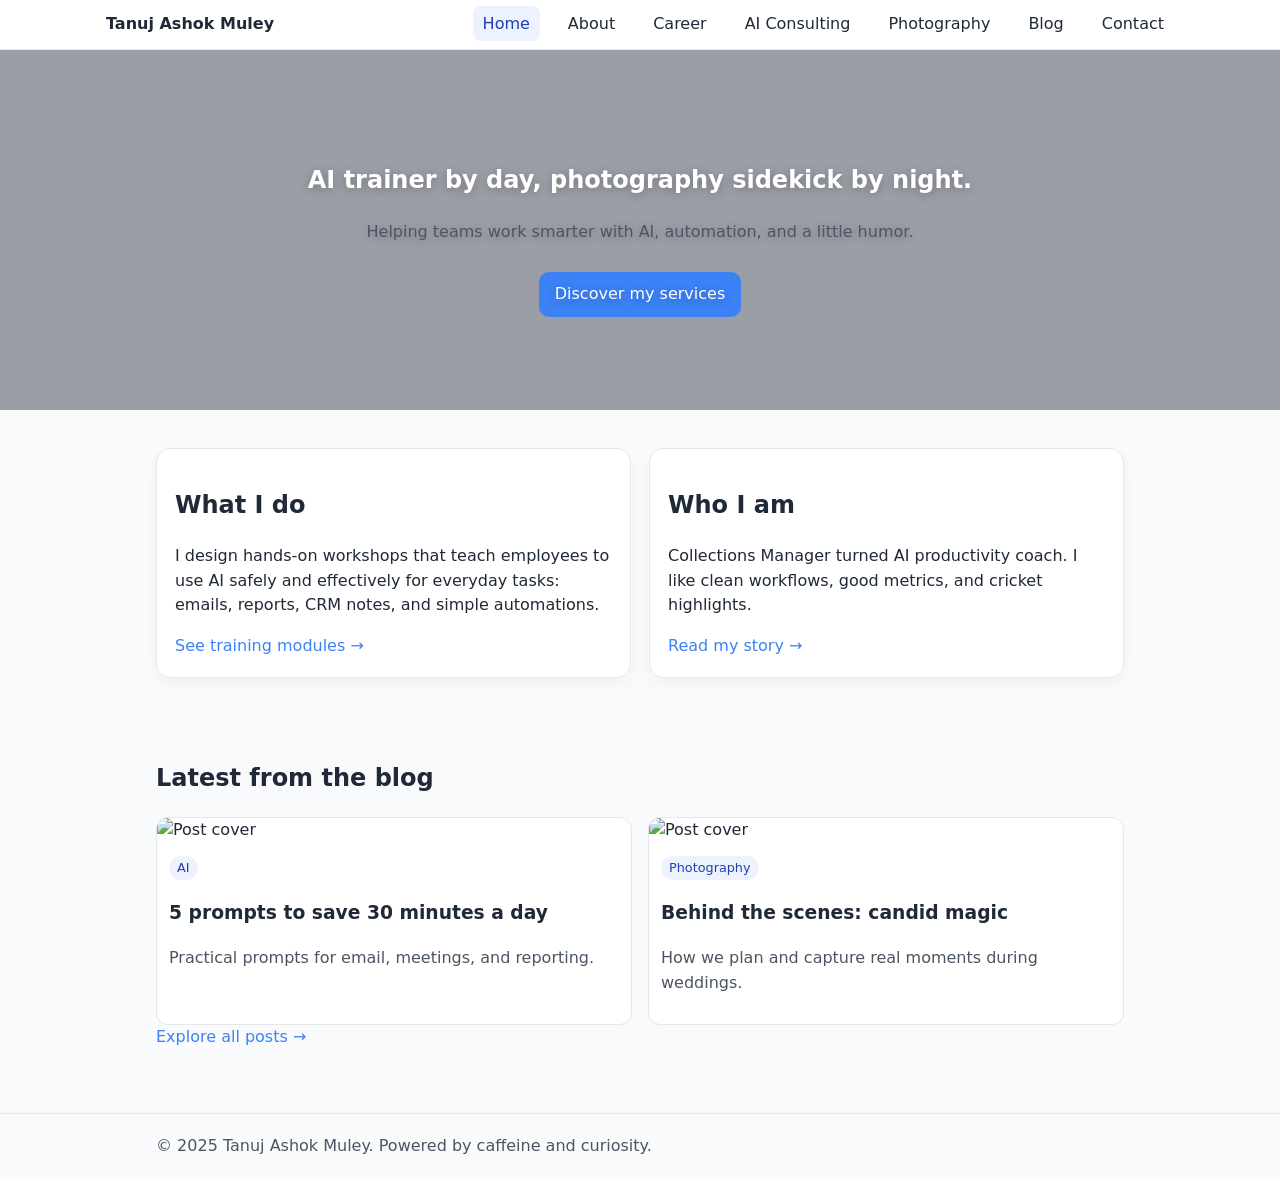
==== index.html @ 517e4dc9 "Add files via upload" ====
<!doctype html>
<html lang="en">
<head>
  <meta charset="utf-8">
  <meta name="viewport" content="width=device-width, initial-scale=1">
  <title>Home – Tanuj Ashok Muley | AI Productivity Trainer</title>
  <link rel="icon" type="image/svg+xml" href="assets/images/headshot.svg">
  <link rel="stylesheet" href="style.css">
</head>
<body>
  <header>
    <nav>
      <div class="logo">Tanuj&nbsp;Ashok&nbsp;Muley</div>
      <ul>
        <li><a class="active" href="index.html">Home</a></li>
        <li><a href="about.html">About</a></li>
        <li><a href="career.html">Career</a></li>
        <li><a href="ai-consulting.html">AI Consulting</a></li>
        <li><a href="photography.html">Photography</a></li>
        <li><a href="blog.html">Blog</a></li>
        <li><a href="contact.html">Contact</a></li>
      </ul>
    </nav>
  </header>

  <main>
    <section class="hero hero-has-bg" style="--hero-image: url('assets/images/hero-bg.svg');">
      <div class="hero-inner">
        <h1>AI trainer by day, photography sidekick by night.</h1>
        <p class="muted">Helping teams work smarter with AI, automation, and a little humor.</p>
        <a class="btn" href="ai-consulting.html">Discover my services</a>
      </div>
    </section>

    <section class="container">
      <div class="grid two">
        <div class="card">
          <h2>What I do</h2>
          <p>I design hands-on workshops that teach employees to use AI safely and effectively for everyday tasks: emails, reports, CRM notes, and simple automations.</p>
          <a href="ai-consulting.html">See training modules →</a>
        </div>
        <div class="card">
          <h2>Who I am</h2>
          <p>Collections Manager turned AI productivity coach. I like clean workflows, good metrics, and cricket highlights.</p>
          <a href="about.html">Read my story →</a>
        </div>
      </div>
    </section>

    <section class="container">
      <h2>Latest from the blog</h2>
      <div class="post-grid">
        <article class="post">
          <img src="assets/images/gallery-1.svg" alt="Post cover">
          <div class="content">
            <span class="tag">AI</span>
            <h3>5 prompts to save 30 minutes a day</h3>
            <p class="muted">Practical prompts for email, meetings, and reporting.</p>
          </div>
        </article>
        <article class="post">
          <img src="assets/images/gallery-2.svg" alt="Post cover">
          <div class="content">
            <span class="tag">Photography</span>
            <h3>Behind the scenes: candid magic</h3>
            <p class="muted">How we plan and capture real moments during weddings.</p>
          </div>
        </article>
      </div>
      <a href="blog.html">Explore all posts →</a>
    </section>
  </main>
  <footer>
    <p>© 2025 Tanuj Ashok Muley. Powered by caffeine and curiosity.</p>
  </footer>
</body>
</html>
---- style.css ----
:root{
  --primary-color:#1f2937;
  --secondary-color:#4b5563;
  --accent:#3b82f6;
  --bg:#ffffff;
  --surface:#ffffff;
  --border:#e5e7eb;
}
*{box-sizing:border-box}
body{margin:0;font-family:system-ui,-apple-system,Segoe UI,Roboto,Inter,Arial,sans-serif;line-height:1.55;color:var(--primary-color);background:#f8fafc}
a{color:var(--accent);text-decoration:none}
header{background:#fff;position:sticky;top:0;z-index:50;border-bottom:1px solid var(--border)}
nav{max-width:1100px;margin:0 auto;display:flex;align-items:center;justify-content:space-between;padding:12px 16px}
nav .logo{font-weight:700}
nav ul{display:flex;gap:18px;list-style:none;margin:0;padding:0}
nav a{padding:8px 10px;border-radius:8px;color:var(--primary-color)}
nav a.active, nav a:hover{background:#eef2ff;color:#1e40af}
.container{max-width:1000px;margin:0 auto;padding:24px 16px}
footer{border-top:1px solid var(--border);margin-top:40px}
footer p{max-width:1000px;margin:0 auto;padding:20px 16px;color:var(--secondary-color)}

.hero{padding:72px 16px;text-align:center;background:#eef2ff}
.hero .btn{display:inline-block;margin-top:12px;background:var(--accent);color:#fff;padding:10px 16px;border-radius:10px}
.hero-has-bg{position:relative;min-height:360px;display:grid;place-items:center;padding:80px 16px;background-image:var(--hero-image);background-size:cover;background-position:center}
.hero-has-bg::before{content:"";position:absolute;inset:0;background:linear-gradient(180deg, rgba(0,0,0,.35), rgba(0,0,0,.35))}
.hero-has-bg .hero-inner{position:relative;color:#fff;max-width:900px;text-shadow:0 2px 10px rgba(0,0,0,.25)}

.card{border:1px solid var(--border);border-radius:14px;background:var(--surface);padding:18px;margin:14px 0;box-shadow:0 6px 16px rgba(0,0,0,.04)}
.pill{display:inline-block;padding:.25rem .6rem;border-radius:999px;background:#eef2ff;color:#3730a3;font-size:.85rem;margin:.15rem .3rem .15rem 0}
.muted{color:var(--secondary-color)}
.grid{display:grid;gap:16px}
.grid.two{grid-template-columns:1fr;gap:18px}
@media(min-width:860px){.grid.two{grid-template-columns:1fr 1fr}}

.profile-photo{width:140px;height:140px;object-fit:cover;border-radius:999px;display:block;margin:8px 0 20px;box-shadow:0 8px 24px rgba(0,0,0,.08)}

.timeline{position:relative;margin:16px 0;padding-left:26px}
.timeline::before{content:"";position:absolute;left:10px;top:0;bottom:0;width:2px;background:var(--border)}
.event{position:relative;margin:16px 0}
.event::before{content:"";position:absolute;left:-2px;top:.6rem;width:10px;height:10px;background:#fff;border:2px solid var(--accent);border-radius:999px}
.event h3{margin:0 0 6px 0}
.event .when{color:var(--secondary-color);font-size:.95rem;margin:0 0 6px 0}

.gallery-grid{display:grid;grid-template-columns:repeat(auto-fill,minmax(220px,1fr));gap:16px;margin:16px 0 32px}
.gallery-grid img{display:block;width:100%;height:220px;object-fit:cover;border-radius:12px;box-shadow:0 8px 24px rgba(0,0,0,.06);transition:transform .2s ease}
.gallery-grid img:hover{transform:translateY(-2px)}
.gallery-grid figcaption{font-size:.9rem;color:var(--secondary-color);margin-top:6px}

.post-grid{display:grid;grid-template-columns:repeat(auto-fit,minmax(260px,1fr));gap:16px}
.post{border:1px solid var(--border);border-radius:12px;overflow:hidden;background:#fff}
.post img{width:100%;height:160px;object-fit:cover}
.post .content{padding:12px}
.post .tag{font-size:.8rem;color:#1e40af;background:#eef2ff;border-radius:999px;padding:2px 8px;display:inline-block;margin-right:8px}

footer .links{display:flex;gap:12px;flex-wrap:wrap}
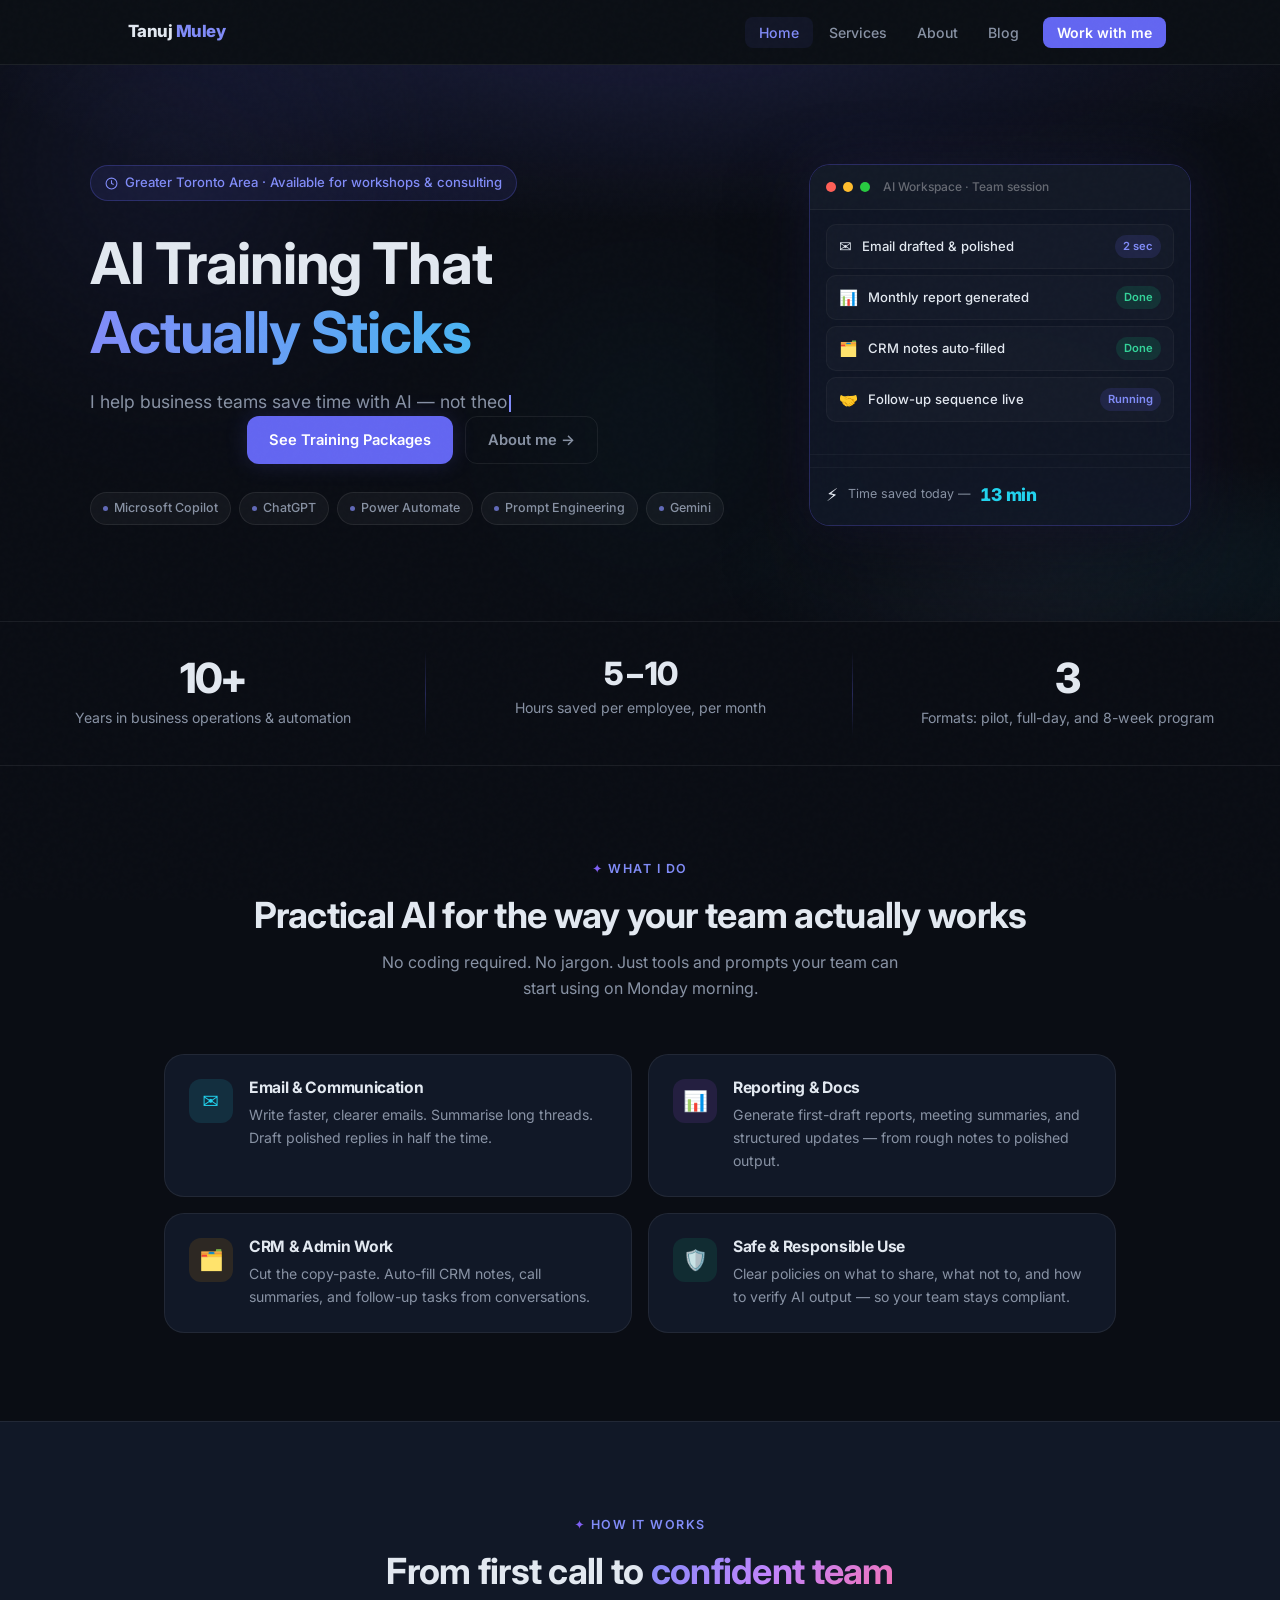
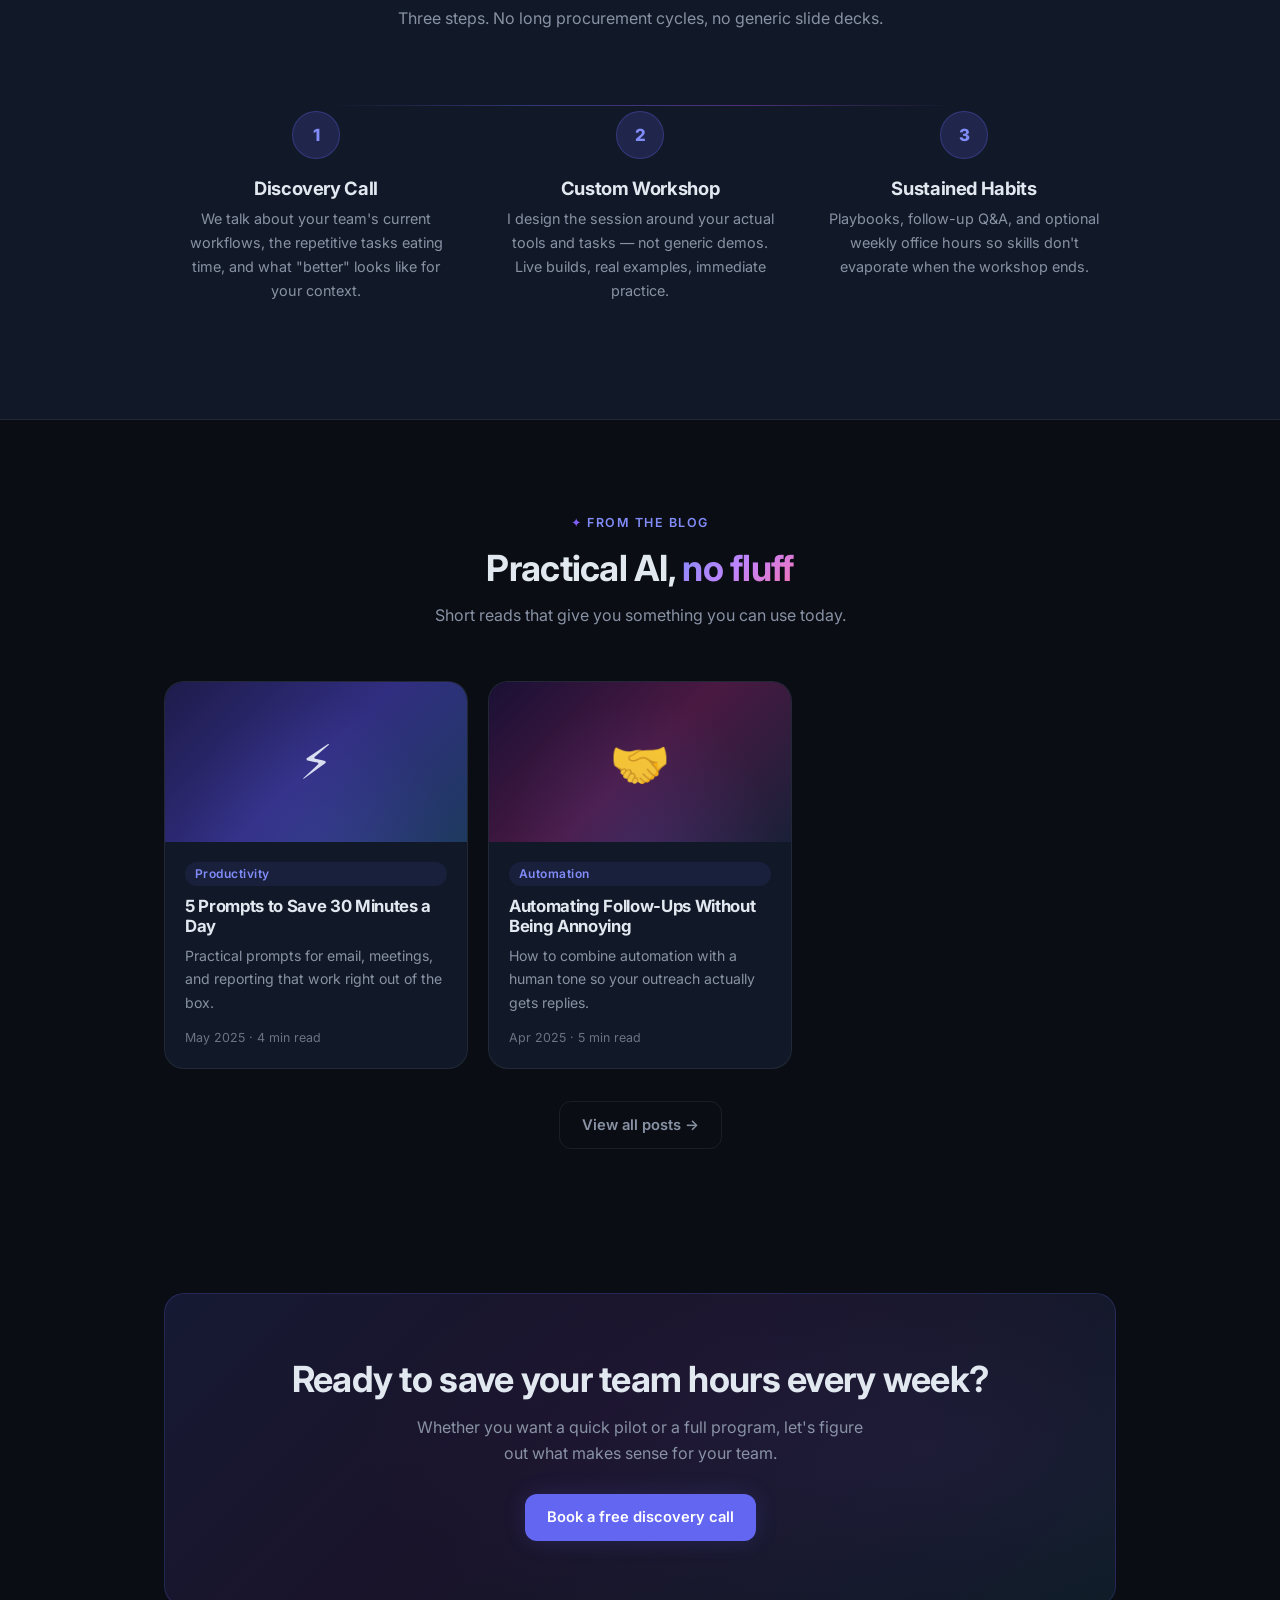
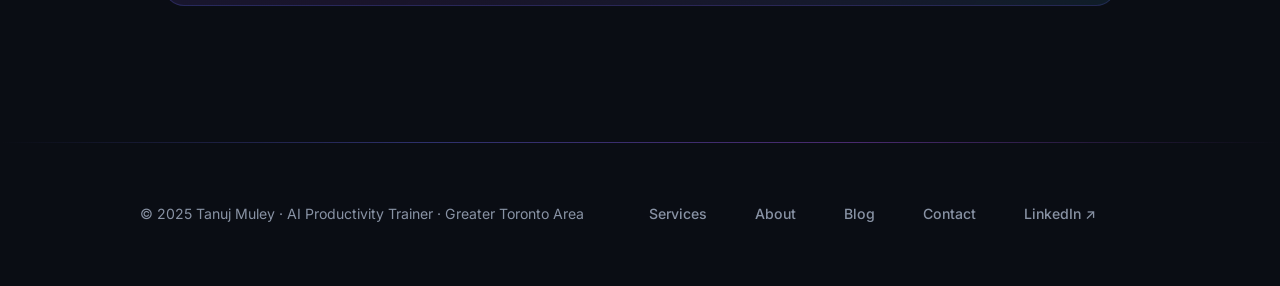
==== commit 1af90d2f: "Rebuild: dark animated design, split hero, full blog posts, interactive JS Co-Authored-By: Claude So" ====
--- a/index.html
+++ b/index.html
@@ -3,75 +3,260 @@
 <head>
   <meta charset="utf-8">
   <meta name="viewport" content="width=device-width, initial-scale=1">
-  <title>Home – Tanuj Ashok Muley | AI Productivity Trainer</title>
-  <link rel="icon" type="image/svg+xml" href="assets/images/headshot.svg">
+  <title>Tanuj Muley — AI Productivity Trainer</title>
+  <meta name="description" content="Hands-on AI training for business teams in the Greater Toronto Area. I help teams save 5–10 hours a month with practical workshops on prompting, reporting, and automation.">
+  <link rel="preconnect" href="https://fonts.googleapis.com">
+  <link rel="preconnect" href="https://fonts.gstatic.com" crossorigin>
+  <link href="https://fonts.googleapis.com/css2?family=Inter:wght@400;500;600;700;800&display=swap" rel="stylesheet">
   <link rel="stylesheet" href="style.css">
 </head>
 <body>
+
+  <!-- Reading progress -->
+  <div id="progress-bar"></div>
+
   <header>
     <nav>
-      <div class="logo">Tanuj&nbsp;Ashok&nbsp;Muley</div>
+      <a class="logo" href="index.html">Tanuj <span>Muley</span></a>
+      <button class="nav-toggle" aria-label="Toggle menu"
+        onclick="this.nextElementSibling.classList.toggle('open')">
+        <svg width="22" height="22" viewBox="0 0 24 24" fill="none" stroke="currentColor" stroke-width="2.2">
+          <line x1="3" y1="6" x2="21" y2="6"/><line x1="3" y1="12" x2="21" y2="12"/><line x1="3" y1="18" x2="21" y2="18"/>
+        </svg>
+      </button>
       <ul>
         <li><a class="active" href="index.html">Home</a></li>
+        <li><a href="services.html">Services</a></li>
         <li><a href="about.html">About</a></li>
-        <li><a href="career.html">Career</a></li>
-        <li><a href="ai-consulting.html">AI Consulting</a></li>
-        <li><a href="photography.html">Photography</a></li>
         <li><a href="blog.html">Blog</a></li>
-        <li><a href="contact.html">Contact</a></li>
+        <li><a class="nav-cta" href="contact.html">Work with me</a></li>
       </ul>
     </nav>
   </header>
 
   <main>
-    <section class="hero hero-has-bg" style="--hero-image: url('assets/images/hero-bg.svg');">
-      <div class="hero-inner">
-        <h1>AI trainer by day, photography sidekick by night.</h1>
-        <p class="muted">Helping teams work smarter with AI, automation, and a little humor.</p>
-        <a class="btn" href="ai-consulting.html">Discover my services</a>
-      </div>
-    </section>
-
-    <section class="container">
-      <div class="grid two">
-        <div class="card">
-          <h2>What I do</h2>
-          <p>I design hands-on workshops that teach employees to use AI safely and effectively for everyday tasks: emails, reports, CRM notes, and simple automations.</p>
-          <a href="ai-consulting.html">See training modules →</a>
-        </div>
-        <div class="card">
-          <h2>Who I am</h2>
-          <p>Collections Manager turned AI productivity coach. I like clean workflows, good metrics, and cricket highlights.</p>
-          <a href="about.html">Read my story →</a>
-        </div>
-      </div>
-    </section>
-
-    <section class="container">
-      <h2>Latest from the blog</h2>
-      <div class="post-grid">
-        <article class="post">
-          <img src="assets/images/gallery-1.svg" alt="Post cover">
-          <div class="content">
-            <span class="tag">AI</span>
-            <h3>5 prompts to save 30 minutes a day</h3>
-            <p class="muted">Practical prompts for email, meetings, and reporting.</p>
-          </div>
-        </article>
-        <article class="post">
-          <img src="assets/images/gallery-2.svg" alt="Post cover">
-          <div class="content">
-            <span class="tag">Photography</span>
-            <h3>Behind the scenes: candid magic</h3>
-            <p class="muted">How we plan and capture real moments during weddings.</p>
-          </div>
-        </article>
-      </div>
-      <a href="blog.html">Explore all posts →</a>
-    </section>
+
+    <!-- ─── HERO ─── -->
+    <section class="hero" style="position:relative;overflow:hidden;">
+      <!-- Animated background orbs -->
+      <div class="hero-orb hero-orb-1"></div>
+      <div class="hero-orb hero-orb-2"></div>
+      <div class="hero-orb hero-orb-3"></div>
+
+      <div class="hero-layout">
+
+        <!-- LEFT: Text content -->
+        <div class="hero-content">
+          <div class="hero-badge" style="animation:fade-up 0.6s ease forwards;">
+            <svg width="13" height="13" viewBox="0 0 24 24" fill="none" stroke="currentColor" stroke-width="2"><circle cx="12" cy="12" r="10"/><polyline points="12 6 12 12 16 14"/></svg>
+            Greater Toronto Area · Available for workshops &amp; consulting
+          </div>
+          <h1 style="animation:fade-up 0.6s 0.1s ease both;">
+            AI Training That
+            <span class="hl gradient-text-anim">Actually Sticks</span>
+          </h1>
+          <p id="typewriter" data-text="I help business teams save time with AI — not theory, not hype. Practical workshops that turn AI tools into daily habits your team will actually use." style="font-size:1.1rem;max-width:560px;margin-top:16px;animation:fade-up 0.6s 0.2s ease both;"></p>
+          <div class="hero-actions" style="animation:fade-up 0.6s 0.3s ease both;">
+            <a href="services.html" class="btn btn-primary">See Training Packages</a>
+            <a href="about.html" class="btn btn-ghost">About me →</a>
+          </div>
+          <div class="hero-tags" style="animation:fade-up 0.6s 0.45s ease both;">
+            <span class="hero-tag"><span class="hero-tag-dot"></span>Microsoft Copilot</span>
+            <span class="hero-tag"><span class="hero-tag-dot"></span>ChatGPT</span>
+            <span class="hero-tag"><span class="hero-tag-dot"></span>Power Automate</span>
+            <span class="hero-tag"><span class="hero-tag-dot"></span>Prompt Engineering</span>
+            <span class="hero-tag"><span class="hero-tag-dot"></span>Gemini</span>
+          </div>
+        </div>
+
+        <!-- RIGHT: Visual card -->
+        <div class="hero-visual" style="animation:fade-up 0.7s 0.5s ease both;">
+          <div class="visual-card">
+            <div class="vc-header">
+              <span class="vc-dot r"></span>
+              <span class="vc-dot y"></span>
+              <span class="vc-dot g"></span>
+              <span class="vc-title">AI Workspace · Team session</span>
+            </div>
+            <div class="vc-body">
+              <div class="vc-row">
+                <span class="vc-icon">✉️</span>
+                <span class="vc-text">Email drafted &amp; polished</span>
+                <span class="vc-badge time">2 sec</span>
+              </div>
+              <div class="vc-row">
+                <span class="vc-icon">📊</span>
+                <span class="vc-text">Monthly report generated</span>
+                <span class="vc-badge done">Done</span>
+              </div>
+              <div class="vc-row">
+                <span class="vc-icon">🗂️</span>
+                <span class="vc-text">CRM notes auto-filled</span>
+                <span class="vc-badge done">Done</span>
+              </div>
+              <div class="vc-row">
+                <span class="vc-icon">🤝</span>
+                <span class="vc-text">Follow-up sequence live</span>
+                <span class="vc-badge time">Running</span>
+              </div>
+            </div>
+            <div class="vc-divider"></div>
+            <div class="vc-footer">
+              <span class="vc-footer-icon">⚡</span>
+              <span class="vc-footer-label">Time saved today —</span>
+              <span class="vc-footer-num" id="vc-saved">0 min</span>
+            </div>
+          </div>
+        </div>
+
+      </div>
+    </section>
+
+    <!-- ─── STATS ─── -->
+    <div class="stats" style="border-top:1px solid var(--border);border-bottom:1px solid var(--border);">
+      <div class="stat reveal">
+        <div class="num"><span data-count="10" data-suffix="+">10+</span></div>
+        <p>Years in business operations &amp; automation</p>
+      </div>
+      <div class="stat reveal reveal-d1">
+        <div class="num" style="font-size:2rem;">5 – 10</div>
+        <p>Hours saved per employee, per month</p>
+      </div>
+      <div class="stat reveal reveal-d2">
+        <div class="num"><span data-count="3">3</span></div>
+        <p>Formats: pilot, full-day, and 8-week program</p>
+      </div>
+    </div>
+
+    <!-- ─── WHAT I DO ─── -->
+    <section class="section">
+      <div class="container">
+        <div class="section-header reveal">
+          <span class="eyebrow">What I Do</span>
+          <h2>Practical AI for the way your team actually works</h2>
+          <p>No coding required. No jargon. Just tools and prompts your team can start using on Monday morning.</p>
+        </div>
+        <div class="what-grid">
+          <div class="what-card glow grad-border reveal tilt">
+            <div class="what-icon">✉️</div>
+            <div>
+              <h3>Email &amp; Communication</h3>
+              <p>Write faster, clearer emails. Summarise long threads. Draft polished replies in half the time.</p>
+            </div>
+          </div>
+          <div class="what-card glow grad-border reveal reveal-d1 tilt">
+            <div class="what-icon">📊</div>
+            <div>
+              <h3>Reporting &amp; Docs</h3>
+              <p>Generate first-draft reports, meeting summaries, and structured updates — from rough notes to polished output.</p>
+            </div>
+          </div>
+          <div class="what-card glow grad-border reveal reveal-d2 tilt">
+            <div class="what-icon">🗂️</div>
+            <div>
+              <h3>CRM &amp; Admin Work</h3>
+              <p>Cut the copy-paste. Auto-fill CRM notes, call summaries, and follow-up tasks from conversations.</p>
+            </div>
+          </div>
+          <div class="what-card glow grad-border reveal reveal-d3 tilt">
+            <div class="what-icon">🛡️</div>
+            <div>
+              <h3>Safe &amp; Responsible Use</h3>
+              <p>Clear policies on what to share, what not to, and how to verify AI output — so your team stays compliant.</p>
+            </div>
+          </div>
+        </div>
+      </div>
+    </section>
+
+    <!-- ─── HOW IT WORKS ─── -->
+    <section class="section section-alt">
+      <div class="container">
+        <div class="section-header reveal">
+          <span class="eyebrow">How It Works</span>
+          <h2>From first call to <span class="gradient-text">confident team</span></h2>
+          <p>Three steps. No long procurement cycles, no generic slide decks.</p>
+        </div>
+        <div class="steps steps-wrap">
+          <div class="step reveal">
+            <div class="step-num">1</div>
+            <h3>Discovery Call</h3>
+            <p>We talk about your team's current workflows, the repetitive tasks eating time, and what "better" looks like for your context.</p>
+          </div>
+          <div class="step reveal reveal-d1">
+            <div class="step-num">2</div>
+            <h3>Custom Workshop</h3>
+            <p>I design the session around your actual tools and tasks — not generic demos. Live builds, real examples, immediate practice.</p>
+          </div>
+          <div class="step reveal reveal-d2">
+            <div class="step-num">3</div>
+            <h3>Sustained Habits</h3>
+            <p>Playbooks, follow-up Q&amp;A, and optional weekly office hours so skills don't evaporate when the workshop ends.</p>
+          </div>
+        </div>
+      </div>
+    </section>
+
+    <!-- ─── BLOG PREVIEW ─── -->
+    <section class="section">
+      <div class="container">
+        <div class="section-header reveal">
+          <span class="eyebrow">From the Blog</span>
+          <h2>Practical AI, <span class="gradient-text">no fluff</span></h2>
+          <p>Short reads that give you something you can use today.</p>
+        </div>
+        <div class="blog-grid">
+          <a class="post-card reveal tilt" href="post-5-prompts.html">
+            <div class="post-cover cover-1">⚡</div>
+            <div class="post-body">
+              <span class="post-tag">Productivity</span>
+              <h3>5 Prompts to Save 30 Minutes a Day</h3>
+              <p>Practical prompts for email, meetings, and reporting that work right out of the box.</p>
+              <div class="post-meta">May 2025 · 4 min read</div>
+            </div>
+          </a>
+          <a class="post-card reveal reveal-d1 tilt" href="post-automating-followups.html">
+            <div class="post-cover cover-2">🤝</div>
+            <div class="post-body">
+              <span class="post-tag">Automation</span>
+              <h3>Automating Follow-Ups Without Being Annoying</h3>
+              <p>How to combine automation with a human tone so your outreach actually gets replies.</p>
+              <div class="post-meta">Apr 2025 · 5 min read</div>
+            </div>
+          </a>
+        </div>
+        <div class="text-center mt-32 reveal">
+          <a href="blog.html" class="btn btn-ghost">View all posts →</a>
+        </div>
+      </div>
+    </section>
+
+    <!-- ─── CTA ─── -->
+    <section class="section-sm">
+      <div class="container">
+        <div class="cta-banner reveal">
+          <h2>Ready to save your team hours every week?</h2>
+          <p>Whether you want a quick pilot or a full program, let's figure out what makes sense for your team.</p>
+          <a href="contact.html" class="btn btn-primary">Book a free discovery call</a>
+        </div>
+      </div>
+    </section>
+
   </main>
+
   <footer>
-    <p>© 2025 Tanuj Ashok Muley. Powered by caffeine and curiosity.</p>
+    <div class="footer-inner">
+      <p>© 2025 Tanuj Muley · AI Productivity Trainer · Greater Toronto Area</p>
+      <nav class="footer-links">
+        <a href="services.html">Services</a>
+        <a href="about.html">About</a>
+        <a href="blog.html">Blog</a>
+        <a href="contact.html">Contact</a>
+        <a href="https://linkedin.com/in/tanujmuley" target="_blank" rel="noopener">LinkedIn ↗</a>
+      </nav>
+    </div>
   </footer>
+
+  <script src="main.js"></script>
 </body>
 </html>
--- a/style.css
+++ b/style.css
@@ -1,56 +1,1103 @@
-
-:root{
-  --primary-color:#1f2937;
-  --secondary-color:#4b5563;
-  --accent:#3b82f6;
-  --bg:#ffffff;
-  --surface:#ffffff;
-  --border:#e5e7eb;
-}
-*{box-sizing:border-box}
-body{margin:0;font-family:system-ui,-apple-system,Segoe UI,Roboto,Inter,Arial,sans-serif;line-height:1.55;color:var(--primary-color);background:#f8fafc}
-a{color:var(--accent);text-decoration:none}
-header{background:#fff;position:sticky;top:0;z-index:50;border-bottom:1px solid var(--border)}
-nav{max-width:1100px;margin:0 auto;display:flex;align-items:center;justify-content:space-between;padding:12px 16px}
-nav .logo{font-weight:700}
-nav ul{display:flex;gap:18px;list-style:none;margin:0;padding:0}
-nav a{padding:8px 10px;border-radius:8px;color:var(--primary-color)}
-nav a.active, nav a:hover{background:#eef2ff;color:#1e40af}
-.container{max-width:1000px;margin:0 auto;padding:24px 16px}
-footer{border-top:1px solid var(--border);margin-top:40px}
-footer p{max-width:1000px;margin:0 auto;padding:20px 16px;color:var(--secondary-color)}
-
-.hero{padding:72px 16px;text-align:center;background:#eef2ff}
-.hero .btn{display:inline-block;margin-top:12px;background:var(--accent);color:#fff;padding:10px 16px;border-radius:10px}
-.hero-has-bg{position:relative;min-height:360px;display:grid;place-items:center;padding:80px 16px;background-image:var(--hero-image);background-size:cover;background-position:center}
-.hero-has-bg::before{content:"";position:absolute;inset:0;background:linear-gradient(180deg, rgba(0,0,0,.35), rgba(0,0,0,.35))}
-.hero-has-bg .hero-inner{position:relative;color:#fff;max-width:900px;text-shadow:0 2px 10px rgba(0,0,0,.25)}
-
-.card{border:1px solid var(--border);border-radius:14px;background:var(--surface);padding:18px;margin:14px 0;box-shadow:0 6px 16px rgba(0,0,0,.04)}
-.pill{display:inline-block;padding:.25rem .6rem;border-radius:999px;background:#eef2ff;color:#3730a3;font-size:.85rem;margin:.15rem .3rem .15rem 0}
-.muted{color:var(--secondary-color)}
-.grid{display:grid;gap:16px}
-.grid.two{grid-template-columns:1fr;gap:18px}
-@media(min-width:860px){.grid.two{grid-template-columns:1fr 1fr}}
-
-.profile-photo{width:140px;height:140px;object-fit:cover;border-radius:999px;display:block;margin:8px 0 20px;box-shadow:0 8px 24px rgba(0,0,0,.08)}
-
-.timeline{position:relative;margin:16px 0;padding-left:26px}
-.timeline::before{content:"";position:absolute;left:10px;top:0;bottom:0;width:2px;background:var(--border)}
-.event{position:relative;margin:16px 0}
-.event::before{content:"";position:absolute;left:-2px;top:.6rem;width:10px;height:10px;background:#fff;border:2px solid var(--accent);border-radius:999px}
-.event h3{margin:0 0 6px 0}
-.event .when{color:var(--secondary-color);font-size:.95rem;margin:0 0 6px 0}
-
-.gallery-grid{display:grid;grid-template-columns:repeat(auto-fill,minmax(220px,1fr));gap:16px;margin:16px 0 32px}
-.gallery-grid img{display:block;width:100%;height:220px;object-fit:cover;border-radius:12px;box-shadow:0 8px 24px rgba(0,0,0,.06);transition:transform .2s ease}
-.gallery-grid img:hover{transform:translateY(-2px)}
-.gallery-grid figcaption{font-size:.9rem;color:var(--secondary-color);margin-top:6px}
-
-.post-grid{display:grid;grid-template-columns:repeat(auto-fit,minmax(260px,1fr));gap:16px}
-.post{border:1px solid var(--border);border-radius:12px;overflow:hidden;background:#fff}
-.post img{width:100%;height:160px;object-fit:cover}
-.post .content{padding:12px}
-.post .tag{font-size:.8rem;color:#1e40af;background:#eef2ff;border-radius:999px;padding:2px 8px;display:inline-block;margin-right:8px}
-
-footer .links{display:flex;gap:12px;flex-wrap:wrap}
+/* ===================================================
+   TANUJ MULEY — AI PRODUCTIVITY TRAINER
+   Dark, sharp, modern. Built for consulting clients.
+   =================================================== */
+
+/* === RESET & TOKENS === */
+:root {
+  --bg:           #0a0d14;
+  --surface:      #111827;
+  --surface-2:    #1a2238;
+  --border:       rgba(255, 255, 255, 0.07);
+  --border-hover: rgba(99, 102, 241, 0.45);
+  --text:         #e2e8f0;
+  --muted:        #8892a4;
+  --accent:       #6366f1;
+  --accent-light: #818cf8;
+  --accent-glow:  rgba(99, 102, 241, 0.18);
+  --cyan:         #22d3ee;
+  --green:        #10b981;
+  --r:            12px;
+  --r-lg:         20px;
+}
+
+*, *::before, *::after { box-sizing: border-box; margin: 0; padding: 0; }
+html { scroll-behavior: smooth; }
+
+body {
+  font-family: 'Inter', system-ui, -apple-system, sans-serif;
+  background: var(--bg);
+  color: var(--text);
+  line-height: 1.65;
+  font-size: 16px;
+  -webkit-font-smoothing: antialiased;
+}
+
+img { display: block; max-width: 100%; }
+a { color: var(--accent-light); text-decoration: none; transition: color 0.2s; }
+a:hover { color: var(--cyan); }
+
+h1, h2, h3, h4 { line-height: 1.2; font-weight: 700; letter-spacing: -0.02em; }
+h1 { font-size: clamp(2.1rem, 5vw, 3.6rem); }
+h2 { font-size: clamp(1.5rem, 3vw, 2.25rem); }
+h3 { font-size: 1.15rem; }
+p  { color: var(--muted); }
+
+/* === NAV === */
+header {
+  position: sticky;
+  top: 0;
+  z-index: 100;
+  background: rgba(13, 17, 23, 0.82);
+  backdrop-filter: blur(18px);
+  -webkit-backdrop-filter: blur(18px);
+  border-bottom: 1px solid var(--border);
+}
+
+nav {
+  max-width: 1100px;
+  margin: 0 auto;
+  padding: 0 24px;
+  height: 64px;
+  display: flex;
+  align-items: center;
+  justify-content: space-between;
+}
+
+.logo {
+  font-weight: 800;
+  font-size: 1.05rem;
+  color: var(--text);
+  letter-spacing: -0.03em;
+}
+.logo span { color: var(--accent-light); }
+
+nav ul { list-style: none; display: flex; gap: 2px; align-items: center; }
+
+nav a {
+  color: var(--muted);
+  padding: 7px 14px;
+  border-radius: 8px;
+  font-size: 0.88rem;
+  font-weight: 500;
+  transition: color 0.2s, background 0.2s;
+  white-space: nowrap;
+}
+nav a:hover { color: var(--text); background: rgba(255,255,255,0.05); }
+nav a.active { color: var(--accent-light); }
+
+.nav-cta {
+  background: var(--accent) !important;
+  color: #fff !important;
+  font-weight: 600 !important;
+  margin-left: 8px;
+}
+.nav-cta:hover { opacity: 0.88; background: var(--accent-light) !important; color: #fff !important; }
+
+.nav-toggle {
+  display: none;
+  background: none;
+  border: none;
+  cursor: pointer;
+  color: var(--text);
+  padding: 4px;
+}
+
+@media (max-width: 680px) {
+  .nav-toggle { display: block; }
+  nav ul {
+    display: none;
+    position: absolute;
+    top: 64px; left: 0; right: 0;
+    background: var(--bg);
+    flex-direction: column;
+    align-items: stretch;
+    padding: 12px 16px 20px;
+    border-bottom: 1px solid var(--border);
+    gap: 2px;
+  }
+  nav ul.open { display: flex; }
+  .nav-cta { margin-left: 0; }
+}
+
+/* === LAYOUT === */
+.container  { max-width: 1000px; margin: 0 auto; padding: 0 24px; }
+.section    { padding: 88px 0; }
+.section-sm { padding: 56px 0; }
+.section-alt {
+  background: var(--surface);
+  border-top: 1px solid var(--border);
+  border-bottom: 1px solid var(--border);
+}
+
+/* === SECTION HEADER === */
+.section-header { text-align: center; margin-bottom: 52px; }
+.eyebrow {
+  display: inline-block;
+  color: var(--accent-light);
+  font-size: 0.78rem;
+  font-weight: 600;
+  letter-spacing: 0.12em;
+  text-transform: uppercase;
+  margin-bottom: 14px;
+}
+.section-header h2 { color: var(--text); margin-bottom: 12px; }
+.section-header p  { max-width: 540px; margin: 0 auto; }
+
+/* === HERO === */
+.hero {
+  padding: 128px 24px 112px;
+  text-align: center;
+  position: relative;
+  overflow: hidden;
+}
+.hero::before {
+  content: '';
+  position: absolute;
+  inset: 0;
+  background:
+    radial-gradient(ellipse 80% 55% at 50% -10%, rgba(99,102,241,0.18), transparent 70%),
+    radial-gradient(ellipse 50% 35% at 85% 90%, rgba(34,211,238,0.07), transparent 60%);
+  pointer-events: none;
+}
+.hero-inner { position: relative; max-width: 820px; margin: 0 auto; }
+
+.hero-badge {
+  display: inline-flex;
+  align-items: center;
+  gap: 7px;
+  background: rgba(99,102,241,0.1);
+  border: 1px solid rgba(99,102,241,0.28);
+  color: var(--accent-light);
+  padding: 6px 14px;
+  border-radius: 999px;
+  font-size: 0.82rem;
+  font-weight: 500;
+  margin-bottom: 28px;
+}
+
+.hero h1         { color: var(--text); margin-bottom: 20px; }
+.hero h1 .hl     { color: var(--accent-light); }
+.hero > .hero-inner > p {
+  font-size: 1.15rem;
+  max-width: 580px;
+  margin: 0 auto 36px;
+}
+
+.hero-actions { display: flex; gap: 12px; justify-content: center; flex-wrap: wrap; }
+
+/* === BUTTONS === */
+.btn {
+  display: inline-flex;
+  align-items: center;
+  gap: 8px;
+  padding: 11px 22px;
+  border-radius: var(--r);
+  font-weight: 600;
+  font-size: 0.92rem;
+  transition: all 0.2s;
+  cursor: pointer;
+  border: none;
+  font-family: inherit;
+}
+.btn-primary {
+  background: var(--accent);
+  color: #fff;
+  box-shadow: 0 0 22px var(--accent-glow);
+}
+.btn-primary:hover {
+  background: var(--accent-light);
+  color: #fff;
+  transform: translateY(-1px);
+  box-shadow: 0 6px 28px var(--accent-glow);
+}
+.btn-ghost {
+  background: transparent;
+  color: var(--muted);
+  border: 1px solid var(--border);
+}
+.btn-ghost:hover {
+  color: var(--text);
+  border-color: rgba(255,255,255,0.18);
+  background: rgba(255,255,255,0.04);
+}
+.btn-full { width: 100%; justify-content: center; }
+
+/* === STATS BAR === */
+.stats {
+  display: grid;
+  grid-template-columns: repeat(3, 1fr);
+  gap: 1px;
+  background: var(--border);
+  border-top: 1px solid var(--border);
+  border-bottom: 1px solid var(--border);
+}
+.stat { background: var(--bg); padding: 36px 24px; text-align: center; }
+.stat .num {
+  font-size: 2.6rem;
+  font-weight: 800;
+  color: var(--text);
+  letter-spacing: -0.05em;
+  line-height: 1;
+}
+.stat .num em { color: var(--accent-light); font-style: normal; }
+.stat p { font-size: 0.88rem; margin-top: 6px; }
+
+@media (max-width: 600px) { .stats { grid-template-columns: 1fr; } }
+
+/* === WHAT I DO GRID === */
+.what-grid { display: grid; grid-template-columns: repeat(2, 1fr); gap: 16px; }
+@media (max-width: 680px) { .what-grid { grid-template-columns: 1fr; } }
+
+.what-card {
+  background: var(--surface);
+  border: 1px solid var(--border);
+  border-radius: var(--r-lg);
+  padding: 24px;
+  display: flex;
+  gap: 16px;
+  transition: border-color 0.2s;
+}
+.what-card:hover { border-color: var(--border-hover); }
+.what-icon {
+  width: 44px; height: 44px;
+  border-radius: 12px;
+  background: rgba(99,102,241,0.1);
+  display: flex;
+  align-items: center;
+  justify-content: center;
+  font-size: 1.25rem;
+  flex-shrink: 0;
+}
+.what-card h3 { color: var(--text); margin-bottom: 5px; font-size: 0.98rem; }
+.what-card p  { font-size: 0.88rem; }
+
+/* === STEPS === */
+.steps { display: grid; grid-template-columns: repeat(3, 1fr); gap: 20px; }
+@media (max-width: 680px) { .steps { grid-template-columns: 1fr; } }
+
+.step { text-align: center; padding: 28px 16px; }
+.step-num {
+  width: 48px; height: 48px;
+  background: var(--accent-glow);
+  border: 1px solid rgba(99,102,241,0.3);
+  border-radius: 999px;
+  display: flex; align-items: center; justify-content: center;
+  margin: 0 auto 18px;
+  font-weight: 800;
+  color: var(--accent-light);
+  font-size: 1.05rem;
+}
+.step h3 { color: var(--text); margin-bottom: 8px; }
+.step p  { font-size: 0.9rem; }
+
+/* === BLOG CARDS === */
+.blog-grid { display: grid; grid-template-columns: repeat(auto-fill, minmax(280px, 1fr)); gap: 20px; }
+
+.post-card {
+  background: var(--surface);
+  border: 1px solid var(--border);
+  border-radius: var(--r-lg);
+  overflow: hidden;
+  display: flex;
+  flex-direction: column;
+  transition: border-color 0.2s, transform 0.2s;
+  color: inherit;
+}
+.post-card:hover { border-color: var(--border-hover); transform: translateY(-3px); color: inherit; }
+
+.post-cover {
+  height: 160px;
+  background: linear-gradient(135deg, var(--surface-2), #1a2744);
+  display: flex;
+  align-items: center;
+  justify-content: center;
+  font-size: 3rem;
+  position: relative;
+  overflow: hidden;
+}
+.post-cover::after {
+  content: '';
+  position: absolute;
+  inset: 0;
+  background: radial-gradient(ellipse at 50% 110%, rgba(99,102,241,0.18), transparent 65%);
+}
+
+.post-body  { padding: 20px; flex: 1; display: flex; flex-direction: column; }
+.post-tag   {
+  display: inline-block;
+  background: rgba(99,102,241,0.1);
+  color: var(--accent-light);
+  border-radius: 999px;
+  padding: 2px 10px;
+  font-size: 0.75rem;
+  font-weight: 600;
+  margin-bottom: 10px;
+  letter-spacing: 0.04em;
+}
+.post-card h3 { color: var(--text); font-size: 1.05rem; margin-bottom: 8px; }
+.post-card p  { font-size: 0.88rem; flex: 1; }
+.post-meta    { margin-top: 14px; font-size: 0.78rem; color: var(--muted); opacity: 0.75; }
+
+/* === CTA BANNER === */
+.cta-banner {
+  background: linear-gradient(135deg, rgba(99,102,241,0.12), rgba(34,211,238,0.05));
+  border: 1px solid rgba(99,102,241,0.22);
+  border-radius: var(--r-lg);
+  padding: 64px 40px;
+  text-align: center;
+}
+.cta-banner h2 { color: var(--text); margin-bottom: 12px; }
+.cta-banner p  { max-width: 460px; margin: 0 auto 28px; }
+
+/* === SERVICES / PACKAGES === */
+.pkg-grid { display: grid; grid-template-columns: repeat(3, 1fr); gap: 20px; }
+@media (max-width: 820px) { .pkg-grid { grid-template-columns: 1fr; max-width: 480px; margin: 0 auto; } }
+
+.pkg-card {
+  background: var(--surface);
+  border: 1px solid var(--border);
+  border-radius: var(--r-lg);
+  padding: 32px;
+  display: flex;
+  flex-direction: column;
+  position: relative;
+  transition: border-color 0.2s, transform 0.2s;
+}
+.pkg-card:hover { border-color: var(--border-hover); transform: translateY(-2px); }
+.pkg-card.featured {
+  border-color: rgba(99,102,241,0.45);
+  background: linear-gradient(145deg, rgba(99,102,241,0.07), var(--surface));
+}
+
+.pkg-badge {
+  position: absolute;
+  top: -13px; left: 50%;
+  transform: translateX(-50%);
+  background: var(--accent);
+  color: #fff;
+  font-size: 0.72rem;
+  font-weight: 700;
+  padding: 4px 14px;
+  border-radius: 999px;
+  white-space: nowrap;
+  letter-spacing: 0.05em;
+}
+
+.pkg-duration { font-size: 0.82rem; color: var(--accent-light); font-weight: 600; margin-bottom: 6px; }
+.pkg-card h3  { color: var(--text); margin-bottom: 10px; }
+.pkg-card > p { font-size: 0.9rem; margin-bottom: 24px; }
+
+.pkg-includes { list-style: none; flex: 1; margin-bottom: 28px; }
+.pkg-includes li {
+  padding: 8px 0;
+  color: var(--muted);
+  font-size: 0.88rem;
+  display: flex;
+  gap: 10px;
+  align-items: flex-start;
+  border-bottom: 1px solid var(--border);
+}
+.pkg-includes li:last-child { border-bottom: none; }
+.pkg-includes li::before {
+  content: '✓';
+  color: var(--accent-light);
+  font-weight: 700;
+  flex-shrink: 0;
+}
+
+/* === OUTCOMES === */
+.outcome-grid { display: grid; grid-template-columns: repeat(3, 1fr); gap: 20px; }
+@media (max-width: 680px) { .outcome-grid { grid-template-columns: 1fr; } }
+
+.outcome {
+  background: var(--surface);
+  border: 1px solid var(--border);
+  border-radius: var(--r);
+  padding: 28px 24px;
+  text-align: center;
+}
+.outcome-icon { font-size: 2rem; margin-bottom: 14px; }
+.outcome h3   { color: var(--text); margin-bottom: 6px; font-size: 1rem; }
+.outcome p    { font-size: 0.88rem; }
+
+/* === FAQ === */
+.faq { border-top: 1px solid var(--border); }
+.faq-item { border-bottom: 1px solid var(--border); }
+.faq-q {
+  width: 100%;
+  background: none;
+  border: none;
+  text-align: left;
+  color: var(--text);
+  font-size: 0.98rem;
+  font-weight: 600;
+  padding: 20px 0;
+  cursor: pointer;
+  display: flex;
+  justify-content: space-between;
+  align-items: center;
+  gap: 16px;
+  font-family: inherit;
+  transition: color 0.2s;
+}
+.faq-q:hover { color: var(--accent-light); }
+.faq-a { display: none; padding-bottom: 20px; font-size: 0.92rem; color: var(--muted); }
+.faq-item.open .faq-a { display: block; }
+.faq-item.open .faq-q { color: var(--accent-light); }
+.faq-arrow { flex-shrink: 0; transition: transform 0.2s; }
+.faq-item.open .faq-arrow { transform: rotate(180deg); }
+
+/* === ABOUT PAGE === */
+.about-layout { display: grid; grid-template-columns: 220px 1fr; gap: 56px; align-items: start; }
+@media (max-width: 720px) { .about-layout { grid-template-columns: 1fr; gap: 32px; } }
+
+.about-sidebar { position: sticky; top: 88px; }
+.avatar-box {
+  width: 180px; height: 180px;
+  border-radius: var(--r-lg);
+  background: linear-gradient(135deg, rgba(99,102,241,0.18), rgba(34,211,238,0.08));
+  border: 1px solid rgba(99,102,241,0.28);
+  display: flex;
+  align-items: center;
+  justify-content: center;
+  font-size: 4.5rem;
+  margin-bottom: 24px;
+  overflow: hidden;
+}
+.avatar-box img { width: 100%; height: 100%; object-fit: cover; }
+
+.quick-facts { list-style: none; }
+.quick-facts li {
+  padding: 10px 0;
+  border-bottom: 1px solid var(--border);
+  font-size: 0.86rem;
+  color: var(--muted);
+  display: flex;
+  gap: 10px;
+  align-items: flex-start;
+}
+.quick-facts li:last-child { border: none; }
+.quick-facts li strong { color: var(--text); display: block; font-size: 0.78rem; text-transform: uppercase; letter-spacing: 0.06em; margin-bottom: 2px; }
+
+.prose h2          { color: var(--text); margin: 40px 0 14px; font-size: 1.45rem; }
+.prose h2:first-child { margin-top: 0; }
+.prose p           { margin-bottom: 18px; line-height: 1.78; font-size: 0.97rem; }
+.prose p:last-child { margin-bottom: 0; }
+.prose strong      { color: var(--text); font-weight: 600; }
+.prose a           { color: var(--accent-light); border-bottom: 1px solid rgba(129,140,248,0.3); }
+.prose a:hover     { color: var(--cyan); }
+
+/* === CONTACT FORM === */
+.contact-layout { display: grid; grid-template-columns: 1fr 2fr; gap: 48px; align-items: start; }
+@media (max-width: 720px) { .contact-layout { grid-template-columns: 1fr; } }
+
+.contact-info h2 { color: var(--text); margin-bottom: 14px; }
+.contact-info p  { margin-bottom: 28px; }
+
+.contact-detail {
+  display: flex;
+  gap: 12px;
+  align-items: center;
+  padding: 14px 0;
+  border-bottom: 1px solid var(--border);
+  font-size: 0.9rem;
+  color: var(--muted);
+}
+.contact-detail:last-child { border: none; }
+.contact-detail-icon { font-size: 1.2rem; flex-shrink: 0; }
+
+label {
+  display: block;
+  font-size: 0.82rem;
+  font-weight: 500;
+  color: var(--muted);
+  margin-bottom: 6px;
+  letter-spacing: 0.03em;
+}
+
+input, textarea, select {
+  width: 100%;
+  background: var(--surface-2);
+  border: 1px solid var(--border);
+  border-radius: var(--r);
+  padding: 11px 14px;
+  color: var(--text);
+  font-family: inherit;
+  font-size: 0.92rem;
+  transition: border-color 0.2s, box-shadow 0.2s;
+}
+input:focus, textarea:focus {
+  outline: none;
+  border-color: var(--accent);
+  box-shadow: 0 0 0 3px var(--accent-glow);
+}
+textarea { resize: vertical; min-height: 130px; }
+input::placeholder, textarea::placeholder { color: var(--muted); opacity: 0.55; }
+
+.form-group { margin-bottom: 18px; }
+.form-row   { display: grid; grid-template-columns: 1fr 1fr; gap: 18px; }
+@media (max-width: 560px) { .form-row { grid-template-columns: 1fr; } }
+
+.form-success {
+  display: none;
+  background: rgba(16,185,129,0.1);
+  border: 1px solid rgba(16,185,129,0.3);
+  color: var(--green);
+  border-radius: var(--r);
+  padding: 14px 18px;
+  margin-top: 16px;
+  font-size: 0.92rem;
+}
+
+/* === BLOG POST === */
+.post-hero { padding: 72px 24px 56px; text-align: center; position: relative; }
+.post-hero::before {
+  content: '';
+  position: absolute;
+  inset: 0;
+  background: radial-gradient(ellipse 70% 50% at 50% 0%, rgba(99,102,241,0.13), transparent 70%);
+  pointer-events: none;
+}
+.post-hero-inner { position: relative; max-width: 720px; margin: 0 auto; }
+.post-hero .post-tag { font-size: 0.8rem; margin-bottom: 16px; }
+.post-hero h1 { font-size: clamp(1.8rem, 4vw, 2.8rem); color: var(--text); margin-bottom: 14px; }
+.post-hero .post-meta { color: var(--muted); font-size: 0.88rem; }
+
+.post-content { max-width: 720px; margin: 0 auto; padding: 0 24px 80px; }
+.post-content h2 { color: var(--text); margin: 48px 0 14px; font-size: 1.4rem; }
+.post-content h3 { color: var(--text); margin: 32px 0 10px; font-size: 1.1rem; }
+.post-content p  { color: var(--muted); line-height: 1.8; margin-bottom: 18px; font-size: 0.97rem; }
+.post-content p strong { color: var(--text); }
+.post-content ul, .post-content ol { padding-left: 24px; margin-bottom: 18px; }
+.post-content li { color: var(--muted); line-height: 1.8; margin-bottom: 6px; font-size: 0.97rem; }
+.post-content li strong { color: var(--text); }
+
+.prompt-box {
+  background: var(--surface);
+  border: 1px solid var(--border);
+  border-left: 3px solid var(--accent-light);
+  border-radius: 0 var(--r) var(--r) 0;
+  padding: 20px 22px;
+  margin: 24px 0;
+  font-size: 0.9rem;
+  color: var(--muted);
+  line-height: 1.7;
+}
+.prompt-box strong { color: var(--accent-light); font-size: 0.78rem; text-transform: uppercase; letter-spacing: 0.08em; display: block; margin-bottom: 8px; }
+
+.post-divider { height: 1px; background: var(--border); margin: 40px 0; }
+
+.back-link {
+  display: inline-flex;
+  align-items: center;
+  gap: 8px;
+  color: var(--muted);
+  font-size: 0.88rem;
+  margin-bottom: 40px;
+  transition: color 0.2s;
+}
+.back-link:hover { color: var(--text); }
+
+/* === FOOTER === */
+footer { border-top: 1px solid var(--border); margin-top: 80px; padding: 40px 24px; }
+.footer-inner {
+  max-width: 1000px;
+  margin: 0 auto;
+  display: flex;
+  justify-content: space-between;
+  align-items: center;
+  gap: 20px;
+  flex-wrap: wrap;
+}
+footer p { font-size: 0.88rem; }
+.footer-links { display: flex; gap: 20px; flex-wrap: wrap; }
+.footer-links a { color: var(--muted); font-size: 0.88rem; }
+.footer-links a:hover { color: var(--text); }
+
+/* === UTILS === */
+.chip {
+  display: inline-block;
+  background: rgba(255,255,255,0.05);
+  border: 1px solid var(--border);
+  color: var(--muted);
+  padding: 4px 12px;
+  border-radius: 999px;
+  font-size: 0.8rem;
+  margin: 3px;
+}
+.text-center { text-align: center; }
+.mt-8  { margin-top: 8px; }
+.mt-16 { margin-top: 16px; }
+.mt-32 { margin-top: 32px; }
+.mt-40 { margin-top: 40px; }
+
+/* ===================================================
+   INTERACTIVE & ANIMATION LAYER
+   =================================================== */
+
+/* === KEYFRAMES === */
+@keyframes gradient-shift {
+  0%   { background-position: 0%   50%; }
+  50%  { background-position: 100% 50%; }
+  100% { background-position: 0%   50%; }
+}
+@keyframes orb-drift-1 {
+  0%, 100% { transform: translate(0px,  0px); }
+  50%       { transform: translate(70px, 45px); }
+}
+@keyframes orb-drift-2 {
+  0%, 100% { transform: translate(0px,   0px); }
+  50%       { transform: translate(-55px,-35px); }
+}
+@keyframes orb-drift-3 {
+  0%, 100% { transform: translate( 0px, 0px); }
+  33%       { transform: translate(35px,-25px); }
+  66%       { transform: translate(-30px,20px); }
+}
+@keyframes float {
+  0%, 100% { transform: translateY(0px); }
+  50%       { transform: translateY(-14px); }
+}
+@keyframes slide-in {
+  from { opacity: 0; transform: translateX(-12px); }
+  to   { opacity: 1; transform: translateX(0); }
+}
+@keyframes ripple {
+  to { transform: scale(4); opacity: 0; }
+}
+@keyframes pulse-ring {
+  0%   { box-shadow: 0 0 0 0   rgba(99,102,241,0.4); }
+  70%  { box-shadow: 0 0 0 12px rgba(99,102,241,0); }
+  100% { box-shadow: 0 0 0 0   rgba(99,102,241,0); }
+}
+@keyframes border-spin {
+  0%   { background-position: 0%   50%; }
+  50%  { background-position: 100% 50%; }
+  100% { background-position: 0%   50%; }
+}
+@keyframes fade-up {
+  from { opacity: 0; transform: translateY(24px); }
+  to   { opacity: 1; transform: translateY(0); }
+}
+@keyframes blink {
+  0%, 100% { opacity: 1; }
+  50%       { opacity: 0; }
+}
+
+/* === READING PROGRESS BAR === */
+#progress-bar {
+  position: fixed;
+  top: 0; left: 0;
+  height: 2px;
+  background: linear-gradient(90deg, #6366f1, #a855f7, #ec4899);
+  width: 0%;
+  z-index: 999;
+  transition: width 0.08s linear;
+}
+
+/* === NAV SCROLL STATE === */
+header.scrolled {
+  background: rgba(10, 13, 20, 0.97);
+  box-shadow: 0 1px 40px rgba(0,0,0,0.5);
+}
+header.scrolled nav { border-bottom: none; }
+
+/* === GRADIENT TEXT === */
+.gradient-text {
+  background: linear-gradient(135deg, #818cf8 0%, #c084fc 50%, #f472b6 100%);
+  -webkit-background-clip: text;
+  -webkit-text-fill-color: transparent;
+  background-clip: text;
+}
+.gradient-text-anim {
+  background: linear-gradient(270deg, #818cf8, #c084fc, #f472b6, #22d3ee, #818cf8);
+  background-size: 400% 400%;
+  -webkit-background-clip: text;
+  -webkit-text-fill-color: transparent;
+  background-clip: text;
+  animation: gradient-shift 7s ease infinite;
+}
+
+/* === SCROLL REVEAL === */
+.reveal {
+  opacity: 0;
+  transform: translateY(32px);
+  transition: opacity 0.65s cubic-bezier(.22,1,.36,1), transform 0.65s cubic-bezier(.22,1,.36,1);
+}
+.reveal.visible { opacity: 1; transform: translateY(0); }
+.reveal-d1 { transition-delay: 0.08s; }
+.reveal-d2 { transition-delay: 0.16s; }
+.reveal-d3 { transition-delay: 0.24s; }
+.reveal-d4 { transition-delay: 0.32s; }
+
+/* === HERO — SPLIT LAYOUT === */
+.hero { text-align: left; padding: 100px 24px 96px; }
+.hero-layout {
+  display: grid;
+  grid-template-columns: 1fr 380px;
+  gap: 56px;
+  align-items: center;
+  max-width: 1100px;
+  margin: 0 auto;
+}
+@media (max-width: 940px) {
+  .hero-layout { grid-template-columns: 1fr; }
+  .hero-visual  { display: none; }
+  .hero { text-align: center; }
+  .hero-badge  { margin: 0 auto 28px; }
+  .hero-actions { justify-content: center; }
+  .hero-tags { justify-content: center; }
+}
+.hero-content { position: relative; z-index: 2; }
+.hero h1 .hl { display: block; }
+
+/* Hero background orbs */
+.hero-orb {
+  position: absolute;
+  border-radius: 999px;
+  pointer-events: none;
+  filter: blur(90px);
+}
+.hero-orb-1 {
+  width: 500px; height: 500px;
+  background: radial-gradient(circle, #6366f1, transparent 70%);
+  opacity: 0.12;
+  top: -150px; left: -80px;
+  animation: orb-drift-1 14s ease-in-out infinite;
+}
+.hero-orb-2 {
+  width: 400px; height: 400px;
+  background: radial-gradient(circle, #ec4899, transparent 70%);
+  opacity: 0.09;
+  bottom: -80px; right: 5%;
+  animation: orb-drift-2 17s ease-in-out infinite;
+}
+.hero-orb-3 {
+  width: 280px; height: 280px;
+  background: radial-gradient(circle, #22d3ee, transparent 70%);
+  opacity: 0.08;
+  top: 40%; left: 40%;
+  animation: orb-drift-3 11s ease-in-out infinite;
+}
+
+/* Hero floating tags */
+.hero-tags {
+  display: flex;
+  flex-wrap: wrap;
+  gap: 8px;
+  margin-top: 28px;
+}
+.hero-tag {
+  display: inline-flex;
+  align-items: center;
+  gap: 6px;
+  background: rgba(255,255,255,0.04);
+  border: 1px solid rgba(255,255,255,0.08);
+  color: var(--muted);
+  padding: 5px 12px;
+  border-radius: 999px;
+  font-size: 0.78rem;
+  font-weight: 500;
+  transition: border-color 0.2s, color 0.2s, background 0.2s;
+}
+.hero-tag:hover {
+  border-color: rgba(99,102,241,0.45);
+  color: var(--accent-light);
+  background: rgba(99,102,241,0.06);
+}
+.hero-tag-dot {
+  width: 5px; height: 5px;
+  border-radius: 999px;
+  background: var(--accent-light);
+  opacity: 0.7;
+  display: block;
+}
+
+/* === HERO VISUAL CARD === */
+.hero-visual { position: relative; }
+.visual-card {
+  background: rgba(17, 24, 39, 0.85);
+  backdrop-filter: blur(24px);
+  -webkit-backdrop-filter: blur(24px);
+  border-radius: 20px;
+  overflow: hidden;
+  animation: float 5.5s ease-in-out infinite;
+  box-shadow:
+    0 0 0 1px rgba(99,102,241,0.3),
+    0 0 60px rgba(99,102,241,0.12),
+    0 30px 80px rgba(0,0,0,0.5);
+}
+
+.vc-header {
+  display: flex;
+  align-items: center;
+  gap: 7px;
+  padding: 12px 16px;
+  border-bottom: 1px solid rgba(255,255,255,0.05);
+  background: rgba(255,255,255,0.015);
+}
+.vc-dot { width: 10px; height: 10px; border-radius: 999px; flex-shrink: 0; }
+.vc-dot.r { background: #ff5f57; }
+.vc-dot.y { background: #ffbd2e; }
+.vc-dot.g { background: #28ca41; }
+.vc-title { margin-left: 6px; font-size: 0.75rem; color: rgba(255,255,255,0.35); font-weight: 500; }
+
+.vc-body { padding: 14px 16px; }
+.vc-row {
+  display: flex;
+  align-items: center;
+  gap: 10px;
+  padding: 9px 12px;
+  border-radius: 10px;
+  margin-bottom: 6px;
+  background: rgba(255,255,255,0.025);
+  border: 1px solid rgba(255,255,255,0.04);
+  opacity: 0;
+  animation: slide-in 0.5s ease forwards;
+}
+.vc-row:nth-child(1) { animation-delay: 0.3s; }
+.vc-row:nth-child(2) { animation-delay: 0.7s; }
+.vc-row:nth-child(3) { animation-delay: 1.1s; }
+.vc-row:nth-child(4) { animation-delay: 1.5s; }
+
+.vc-icon  { font-size: 0.95rem; flex-shrink: 0; }
+.vc-text  { flex: 1; font-size: 0.82rem; color: var(--text); font-weight: 500; }
+.vc-badge {
+  font-size: 0.7rem;
+  padding: 2px 8px;
+  border-radius: 999px;
+  font-weight: 600;
+  white-space: nowrap;
+}
+.vc-badge.done { background: rgba(16,185,129,0.15); color: #34d399; }
+.vc-badge.time { background: rgba(99,102,241,0.15); color: var(--accent-light); }
+
+.vc-divider { height: 1px; background: rgba(255,255,255,0.04); margin: 12px 0; }
+
+.vc-footer {
+  padding: 12px 16px 16px;
+  display: flex;
+  align-items: center;
+  gap: 10px;
+  border-top: 1px solid rgba(255,255,255,0.04);
+}
+.vc-footer-icon { font-size: 1.1rem; }
+.vc-footer-label { font-size: 0.78rem; color: var(--muted); }
+.vc-footer-num {
+  font-size: 1.1rem;
+  font-weight: 800;
+  color: #22d3ee;
+  letter-spacing: -0.03em;
+  font-variant-numeric: tabular-nums;
+}
+
+/* === CARD INTERACTIONS === */
+.glow { transition: box-shadow 0.25s, transform 0.25s, border-color 0.25s; }
+.glow:hover {
+  box-shadow: 0 0 30px rgba(99,102,241,0.18), 0 10px 40px rgba(0,0,0,0.35);
+  border-color: rgba(99,102,241,0.35) !important;
+}
+
+/* Gradient border on hover */
+.grad-border { position: relative; isolation: isolate; }
+.grad-border::before {
+  content: '';
+  position: absolute;
+  inset: -1px;
+  border-radius: calc(var(--r-lg) + 1px);
+  background: linear-gradient(135deg, #6366f1, #a855f7, #ec4899, #22d3ee);
+  z-index: -1;
+  opacity: 0;
+  transition: opacity 0.3s;
+}
+.grad-border:hover::before { opacity: 1; }
+
+/* Ripple */
+.btn { overflow: hidden; position: relative; }
+.ripple {
+  position: absolute;
+  border-radius: 999px;
+  background: rgba(255,255,255,0.22);
+  transform: scale(0);
+  animation: ripple 0.55s linear;
+  pointer-events: none;
+}
+
+/* === WHAT-CARD COLORED ICONS === */
+.what-card:nth-child(1) .what-icon { background: rgba(34, 211, 238, 0.12);  color: #22d3ee; }
+.what-card:nth-child(2) .what-icon { background: rgba(168,  85, 247, 0.12); color: #c084fc; }
+.what-card:nth-child(3) .what-icon { background: rgba(245, 158,  11, 0.12); color: #fbbf24; }
+.what-card:nth-child(4) .what-icon { background: rgba( 16, 185, 129, 0.12); color: #34d399; }
+
+/* === STEPS CONNECTOR === */
+.steps-wrap { position: relative; }
+.steps-wrap::before {
+  content: '';
+  position: absolute;
+  top: 22px;
+  left: 16.66%;
+  right: 16.66%;
+  height: 1px;
+  background: linear-gradient(90deg, transparent, rgba(99,102,241,0.4), rgba(168,85,247,0.4), transparent);
+  pointer-events: none;
+}
+@media (max-width: 680px) { .steps-wrap::before { display: none; } }
+
+/* === FEATURED PACKAGE — ANIMATED BORDER === */
+.pkg-card.featured {
+  isolation: isolate;
+  background: linear-gradient(145deg, rgba(99,102,241,0.06), var(--surface));
+}
+.pkg-card.featured::before {
+  content: '';
+  position: absolute;
+  inset: -1px;
+  border-radius: calc(var(--r-lg) + 1px);
+  background: linear-gradient(135deg, #6366f1, #a855f7, #ec4899, #22d3ee, #6366f1);
+  background-size: 300% 300%;
+  animation: border-spin 5s ease infinite;
+  z-index: -1;
+}
+.pkg-card.featured::after {
+  content: '';
+  position: absolute;
+  inset: 1px;
+  border-radius: var(--r-lg);
+  background: linear-gradient(145deg, rgba(99,102,241,0.06), var(--surface));
+  z-index: -1;
+}
+
+/* === OUTCOME ICONS — COLORED === */
+.outcome:nth-child(1) .outcome-icon { filter: hue-rotate(0deg); }
+.outcome:nth-child(2) .outcome-icon { filter: hue-rotate(180deg); }
+.outcome:nth-child(3) .outcome-icon { filter: hue-rotate(90deg); }
+
+/* === STAT BAR — GRADIENT DIVIDERS === */
+.stats {
+  background: none;
+  border: none;
+  display: flex;
+  gap: 1px;
+}
+.stat {
+  flex: 1;
+  position: relative;
+}
+.stat:not(:last-child)::after {
+  content: '';
+  position: absolute;
+  right: 0; top: 20%; bottom: 20%;
+  width: 1px;
+  background: linear-gradient(to bottom, transparent, rgba(99,102,241,0.3), transparent);
+}
+.stat .num em { color: var(--accent-light); font-style: normal; }
+
+/* === EYEBROW SPARKLE === */
+.eyebrow::before {
+  content: '✦ ';
+  background: linear-gradient(135deg, #6366f1, #a855f7);
+  -webkit-background-clip: text;
+  -webkit-text-fill-color: transparent;
+  background-clip: text;
+}
+
+/* === CTA BANNER — VIVID GRADIENT === */
+.cta-banner {
+  background: linear-gradient(135deg,
+    rgba(99,102,241,0.14) 0%,
+    rgba(168,85,247,0.10) 40%,
+    rgba(34,211,238,0.07) 100%);
+  position: relative;
+  overflow: hidden;
+}
+.cta-banner::before {
+  content: '';
+  position: absolute;
+  inset: 0;
+  background: radial-gradient(ellipse 60% 80% at 80% 50%, rgba(168,85,247,0.08), transparent);
+  pointer-events: none;
+}
+.cta-banner > * { position: relative; z-index: 1; }
+
+/* === SUBTLE NOISE TEXTURE === */
+body::after {
+  content: '';
+  position: fixed;
+  inset: 0;
+  background-image: url("data:image/svg+xml,%3Csvg viewBox='0 0 200 200' xmlns='http://www.w3.org/2000/svg'%3E%3Cfilter id='n'%3E%3CfeTurbulence type='fractalNoise' baseFrequency='0.9' numOctaves='4' stitchTiles='stitch'/%3E%3C/filter%3E%3Crect width='100%25' height='100%25' filter='url(%23n)' opacity='1'/%3E%3C/svg%3E");
+  opacity: 0.016;
+  pointer-events: none;
+  z-index: 9999;
+}
+
+/* === TILT CARDS === */
+.tilt {
+  transform-style: preserve-3d;
+  transition: transform 0.15s ease, box-shadow 0.15s ease;
+  will-change: transform;
+}
+.tilt:not(:hover) { transition: transform 0.4s ease, box-shadow 0.4s ease; }
+
+/* === POST COVER — GRADIENT ICONS === */
+.post-cover.cover-1 {
+  background: linear-gradient(135deg, #1e1b4b, #312e81, #1e3a5f);
+}
+.post-cover.cover-2 {
+  background: linear-gradient(135deg, #1a1035, #4a1942, #1a2038);
+}
+
+/* === BLOG CARD HOVER GLOW === */
+.post-card:hover {
+  box-shadow: 0 0 40px rgba(99,102,241,0.15), 0 16px 48px rgba(0,0,0,0.4);
+}
+
+/* === TYPEWRITER CURSOR === */
+.cursor {
+  display: inline-block;
+  width: 2px;
+  height: 1em;
+  background: var(--accent-light);
+  margin-left: 2px;
+  vertical-align: middle;
+  animation: blink 1s step-end infinite;
+}
+
+/* === FOOTER GRADIENT TOP BORDER === */
+footer {
+  position: relative;
+}
+footer::before {
+  content: '';
+  position: absolute;
+  top: 0; left: 0; right: 0;
+  height: 1px;
+  background: linear-gradient(90deg, transparent, rgba(99,102,241,0.4), rgba(168,85,247,0.4), transparent);
+}
+footer { border-top: none; }
+
+/* === SCROLL INDICATOR (hero) === */
+.scroll-hint {
+  display: flex;
+  flex-direction: column;
+  align-items: center;
+  gap: 6px;
+  margin-top: 48px;
+  color: var(--muted);
+  font-size: 0.75rem;
+  opacity: 0.55;
+  animation: fade-up 1s 1.5s ease forwards;
+  opacity: 0;
+}
+.scroll-hint-line {
+  width: 1px;
+  height: 36px;
+  background: linear-gradient(to bottom, var(--accent-light), transparent);
+}
+
+/* === ACTIVE NAV INDICATOR === */
+nav a.active {
+  color: var(--accent-light);
+  background: rgba(99,102,241,0.08);
+}
+
